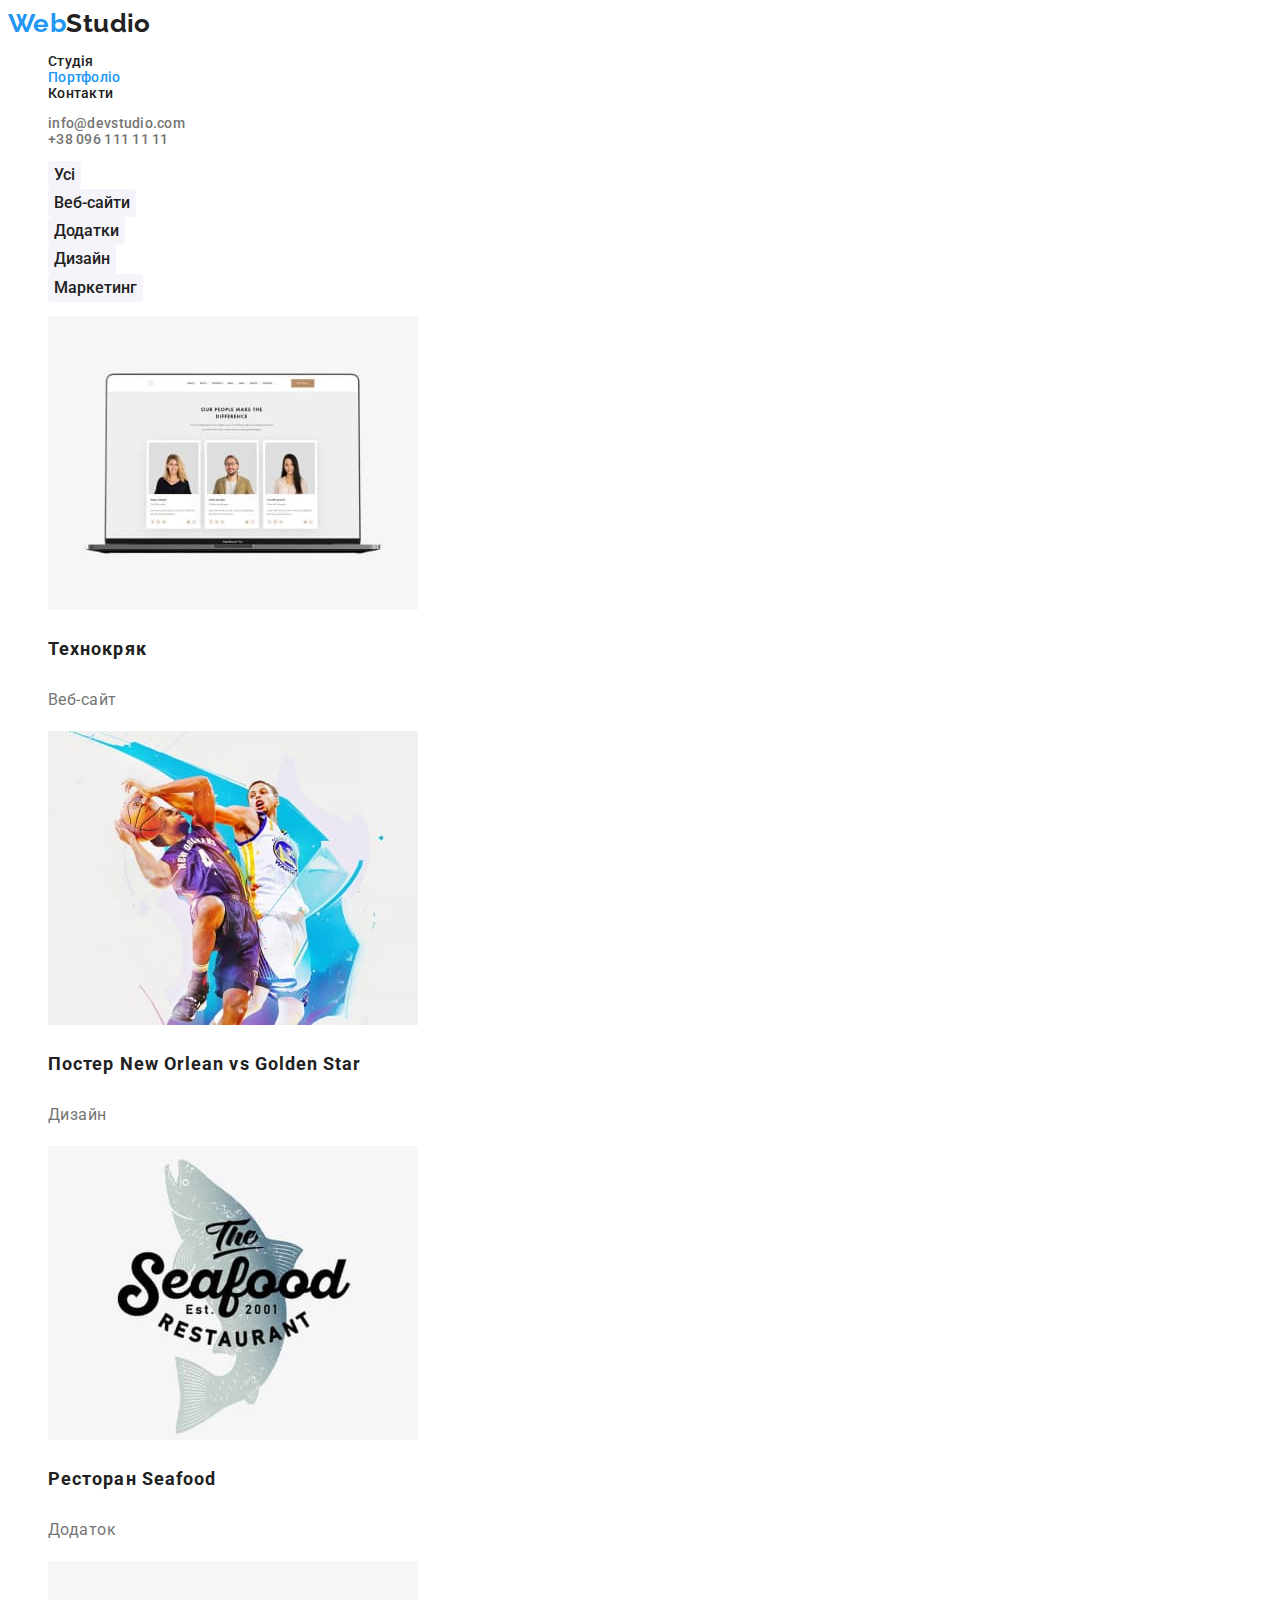
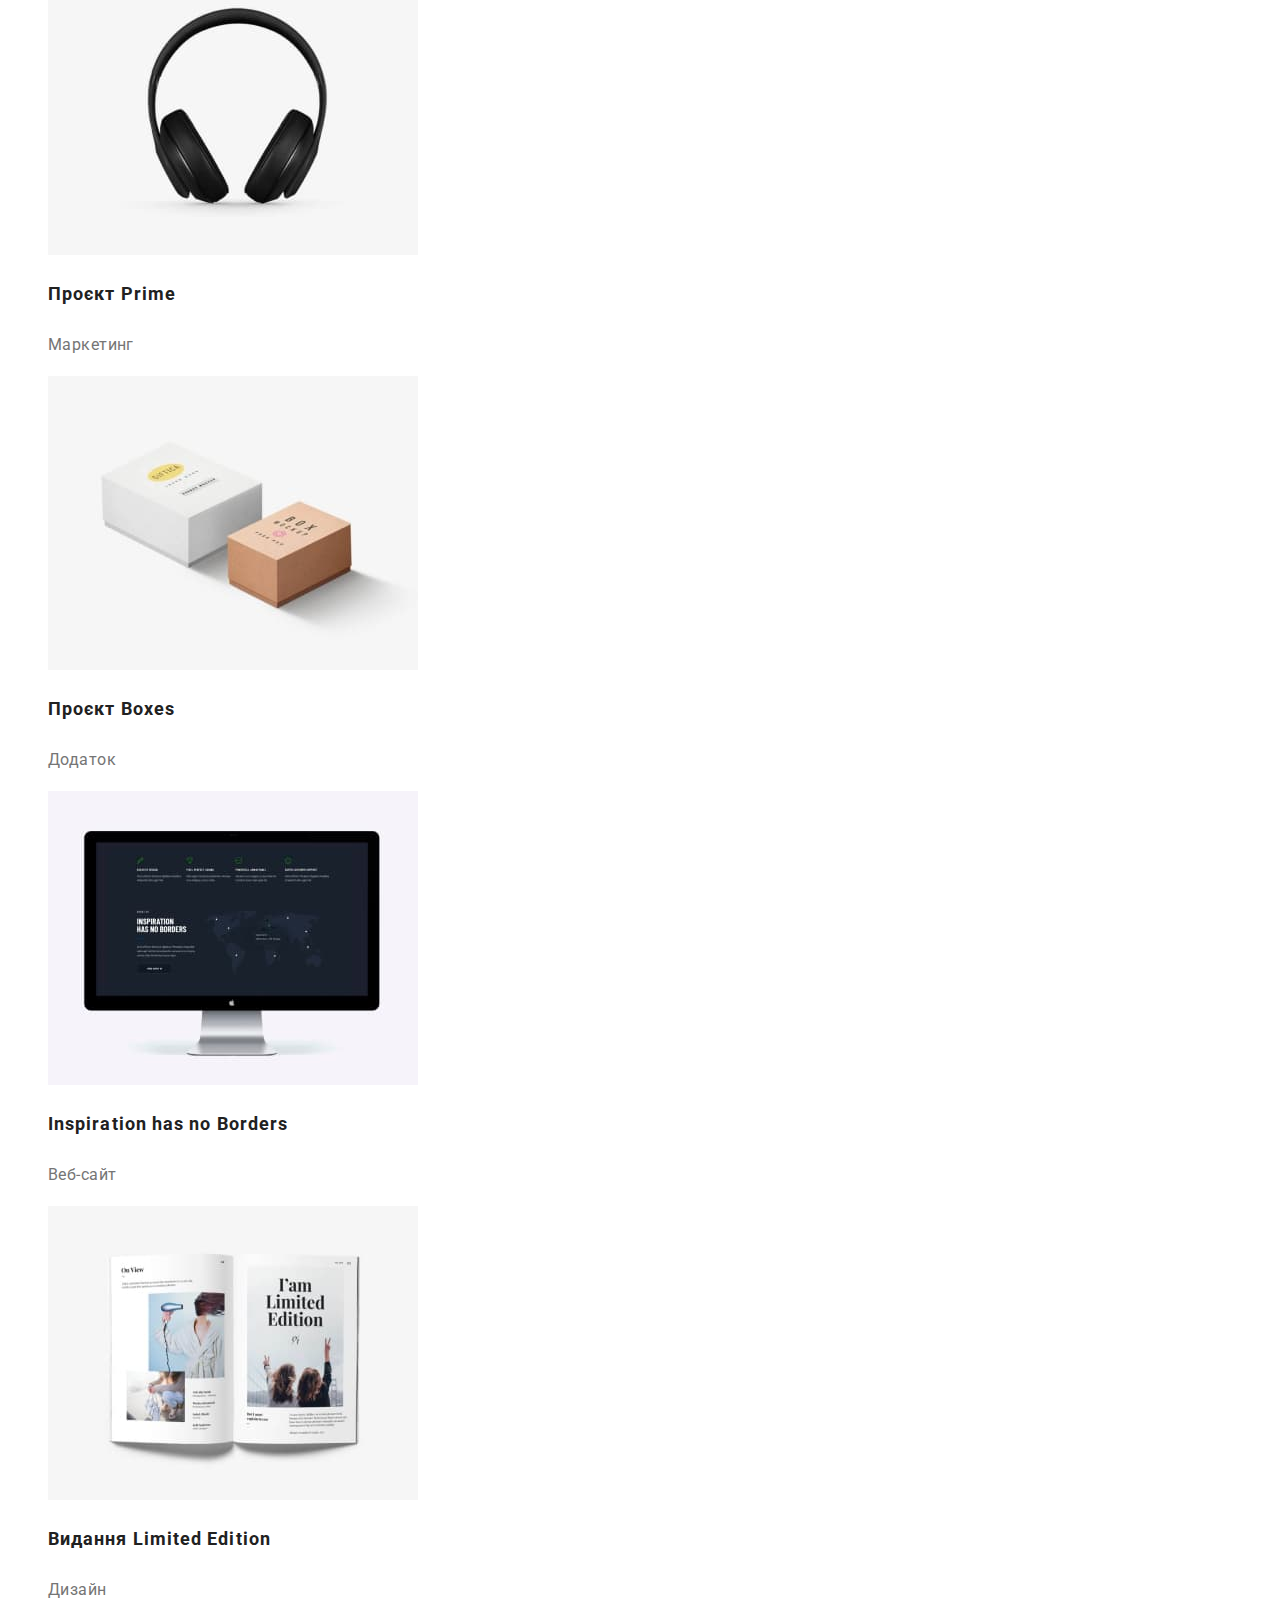
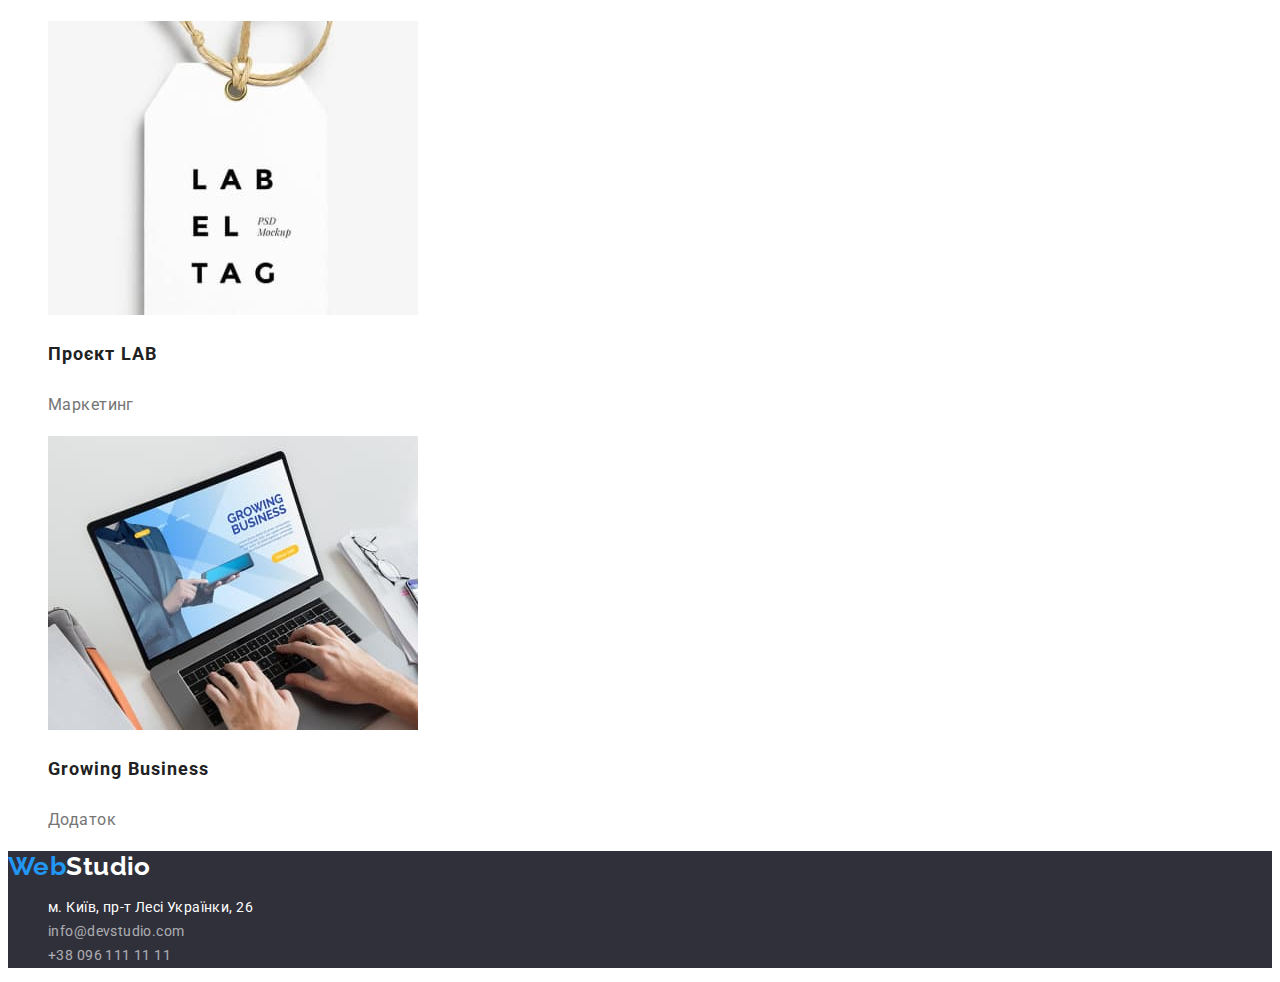
==== portfolio.html @ 75be52db "Initial commit" ====
<!DOCTYPE html>
<html lang="uk">
  <head>
    <meta charset="UTF-8" />
    <meta http-equiv="X-UA-Compatible" content="IE=edge" />
    <meta name="viewport" content="width=device-width, initial-scale=1.0" />
    <link rel="preconnect" href="https://fonts.googleapis.com" />
    <link rel="preconnect" href="https://fonts.gstatic.com" crossorigin />
    <link
      href="https://fonts.googleapis.com/css2?family=Raleway:wght@700&family=Roboto:wght@400;500;700;900&display=swap"
      rel="stylesheet"
    />
    <link rel="stylesheet" href="./css/styles.css" />
    <title>Портфоліо</title>
  </head>
  <body>
    <header>
      <!-- main naigation site elements -->
      <a href="./index.html" class="text-logo"><span class="text-color">Web</span>Studio</a>
      <nav class="nav">
        <ul class="list">
          <li><a href="./index.html">Студія</a></li>
          <li class="current"><a href="./portfolio.html">Портфоліо</a></li>
          <li><a href="#">Контакти</a></li>
        </ul>
      </nav>
      <!-- contact elements -->
      <ul class="contacts">
        <li><a href="mailto:info@devstudio.com">info@devstudio.com</a></li>
        <li><a href="tel:+380961111111">+38 096 111 11 11</a></li>
      </ul>
    </header>
    <main>
      <!-- Buttons section -->
      <section class="section-buttons">
        <h1 class="buttons-header">Portfolio page</h1>
        <h2 class="buttons-header">Buttons</h2>
        <ul class="list">
          <li><button type="button" class="btn">Усі</button></li>
          <li><button type="button" class="btn">Веб-сайти</button></li>
          <li><button type="button" class="btn">Додатки</button></li>
          <li><button type="button" class="btn">Дизайн</button></li>
          <li><button type="button" class="btn">Маркетинг</button></li>
        </ul>
      </section>
      <!-- Portfolio section -->
      <section class="portfolio">
        <h2 class="portfolio-header">Portfolio</h2>
        <ul class="list">
          <li>
            <a href="#">
              <img
                src="./images/porfolio-images/techno.jpg"
                alt="екран ноутбуку вебсайтом проекту"
                width="370"
                height="294"
              />
              <h3 class="portfolio-header-list">Технокряк</h3>
            </a>
            <p class="portfolio-paragraph-list">Веб-сайт</p>
          </li>
          <li>
            <a href="#">
              <img
                src="./images/porfolio-images/poster-new-orlean.jpg"
                alt="два чоловіка грають в баскетбол"
                width="370"
                height="294"
              />
              <h3 class="portfolio-header-list">Постер New Orlean vs Golden Star</h3>
            </a>
            <p class="portfolio-paragraph-list">Дизайн</p>
          </li>
          <li>
            <a href="#">
              <img
                src="./images/porfolio-images/seafood.jpg"
                alt="лого ресторану SeaFood з зображенням риби "
                width="370"
                height="294"
              />
              <h3 class="portfolio-header-list">Ресторан Seafood</h3>
            </a>
            <p class="portfolio-paragraph-list">Додаток</p>
          </li>
          <li>
            <a href="#">
              <img
                src="./images/porfolio-images/prime.jpg"
                alt="навушники"
                width="370"
                height="294"
              />
              <h3 class="portfolio-header-list">Проєкт Prime</h3>
            </a>
            <p class="portfolio-paragraph-list">Маркетинг</p>
          </li>
          <li>
            <a href="#">
              <img
                src="./images/porfolio-images/boxes.jpg"
                alt="дві коробки"
                width="370"
                height="294"
              />
              <h3 class="portfolio-header-list">Проєкт Boxes</h3>
            </a>
            <p class="portfolio-paragraph-list">Додаток</p>
          </li>
          <li>
            <a href="#">
              <img
                src="./images/porfolio-images/ispiration.jpg"
                alt="моноблок з картинкою на екрані"
                width="370"
                height="294"
              />
              <h3 class="portfolio-header-list">Inspiration has no Borders</h3>
            </a>
            <p class="portfolio-paragraph-list">Веб-сайт</p>
          </li>
          <li>
            <a href="#">
              <img
                src="./images/porfolio-images/limited.jpg"
                alt="розкрита книга з надписом"
                width="370"
                height="294"
              />
              <h3 class="portfolio-header-list">Видання Limited Edition</h3>
            </a>
            <p class="portfolio-paragraph-list">Дизайн</p>
          </li>
          <li>
            <a href="#">
              <img
                src="./images/porfolio-images/lab.jpg"
                alt="лого компанії у виді ярлика"
                width="370"
                height="294"
              />
              <h3 class="portfolio-header-list">Проєкт LAB</h3>
            </a>
            <p class="portfolio-paragraph-list">Маркетинг</p>
          </li>
          <li>
            <a href="#">
              <img
                src="./images/porfolio-images/growing.jpg"
                alt="людіна набірае текст на ноутбуці"
                width="370"
                height="294"
              />
              <h3 class="portfolio-header-list">Growing Business</h3>
            </a>
            <p class="portfolio-paragraph-list">Додаток</p>
          </li>
        </ul>
      </section>
    </main>
    <footer class="footer">
      <a href="./index.html" class="text-logo-footer"
        ><span class="text-color-footer-">Web</span>Studio</a
      >
      <address class="footer-address">
        <ul class="list">
          <li>
            <a href="https://goo.gl/maps/LAU7HV8mEmGvzy9C7" target="_blank"
              >м. Київ, пр-т Лесі Українки, 26</a
            >
          </li>
          <li><a href="mailto:info@devstudio.com">info@devstudio.com</a></li>
          <li><a href="tel:+380961111111">+38 096 111 11 11</a></li>
        </ul>
      </address>
    </footer>
  </body>
</html>
---- css/styles.css ----
:root {
  --main-color: #ffffff;
  --main-text-color: #212121;
  --main-text-logo-color: #2196f3;
  --header-text-logo-color: #212121;
  --nav-text-logo-color: #212121;
  --text-focus-color: #2196f3;
  --buttons-color: #2196f3;
  --contacts-text-color: #757575;
  --hero-background-color: #2f303a;
  --advantages-text-color: #757575;
  --list-members-text-color: #757575;
  --portfolio-text-color: #757575;
  --team-background-color: #f5f4fa;
  --footer-background-color: #2f303a;
  --footer-text-logo-color: #ffffff;
  --portfolio-buttons-color: #212121;
  --portfolio-buttons-background-color: #f5f4fa;
  --portfolio-text-color: #757575;
  --portfolio-h-text-color: #212121;
  --font-size-medium: 500;
  --font-size-bold: 700;
  --font-size-black: 900;
  --button-border-radius: 4px;
}
body {
  font-family: 'Roboto', sans-serif;
  color: var(--main-text-color);
  background-color: var(--main-color);
  font-size: 14px;
  letter-spacing: 0.03em;
}
.buttons-header,
.portfolio-header {
  display: none;
}
/* no dots on li */
.contacts,
.list {
  list-style: none;
}
.btn {
  cursor: pointer;
}
/* header styles */
/* text logo style */
.text-logo {
  font-family: 'Raleway', sans-serif;
  color: var(--header-text-logo-color);
  font-size: 26px;
  font-weight: var(--font-size-bold);
  text-decoration: none;
  line-height: 1.2em;
}
.text-color {
  color: var(--main-text-logo-color);
}
/* navigation and contact styles */
.nav a {
  color: var(--nav-text-logo-color);
  font-weight: var(--font-size-medium);
  text-decoration: none;
  line-height: 1.142em;
  letter-spacing: 0.02em;
}
.contacts a {
  color: var(--contacts-text-color);
  font-weight: var(--font-size-medium);
  text-decoration: none;
  line-height: 1.142em;
  letter-spacing: 0.02em;
}
.contacts a:focus,
.contacts a:hover,
.nav a:focus,
.nav a:hover {
  color: var(--text-focus-color);
}
.current a {
  color: var(--text-focus-color);
}
/* hero section */
.hero {
  color: var(--main-color);
  background-color: var(--hero-background-color);
}
.hero-header {
  font-size: 44px;
  font-weight: var(--font-size-black);
  text-align: center;
  letter-spacing: 0.06em;
  line-height: 1.363em;
  display: block;
  text-transform: uppercase;
}
.hero .btn {
  font-family: inherit;
  font-size: 16px;
  font-weight: var(--font-size-bold);
  color: var(--main-color);
  background-color: var(--buttons-color);
  text-align: center;
  letter-spacing: 0.06em;
  border-style: none;
  border-radius: var(--button-border-radius);
  line-height: 1.87em;
}

/* advantages section */
.advantages-header {
  display: none;
}
.advantages-header-list {
  font-weight: var(--font-size-bold);
  /* letter-spacing: 0.03em; */
  font-size: 14px;
  line-height: 1.14em;
}
.advantages-paragraph {
  font-weight: var(--font-size-regular);
  color: var(--advantages-text-color);
  line-height: 1.7em;
  /* letter-spacing: 0.03em; */
}
/* examples section */
.examples-header {
  font-size: 36px;
  font-weight: var(--font-size-bold);
  text-align: center;
  /* letter-spacing: 0.03em; */
  line-height: 1.16em;
}
/* team members section */
.team {
  background-color: var(--team-background-color);
}
.team-list {
  background-color: var(--main-color);
}
.team-header {
  font-size: 36px;
  font-weight: var(--font-size-bold);
  text-align: center;
  /* letter-spacing: 0.03em; */
  line-height: 1.16em;
}
.team-list-header {
  font-weight: 500;
  font-size: 16px;
  font-weight: var(--font-size-medium);
  /* letter-spacing: 0.03em; */
  line-height: 1.19em;
}
.team-list-paragraph {
  font-size: 16px;
  font-weight: var(--font-size-regular);
  color: var(--list-members-text-color);
  /* letter-spacing: 0.03em; */
  line-height: 1.19em;
}
/* footer section */
.text-logo-footer {
  font-family: 'Raleway', sans-serif;
  color: var(--footer-text-logo-color);
  font-size: 26px;
  font-weight: var(--font-size-bold);
  text-decoration: none;
  line-height: 1.19em;
}
.text-color-footer- {
  color: var(--main-text-logo-color);
}
.footer {
  background-color: var(--footer-background-color);
}
.footer-address a {
  font-style: normal;
  font-weight: var(--font-size-regular);
  line-height: 1.7em;
  /* letter-spacing: 0.03em; */
  color: var(--main-color);
  text-decoration: none;
}
.footer-address a[href^='mailto'],
.footer-address a[href^='tel'] {
  opacity: 60%;
}

/* Portfolio page */
/* Section Buttons */

.section-buttons .btn {
  font-family: inherit;
  font-size: 16px;
  font-weight: 500;
  color: var(--portfolio-buttons-color);
  background-color: var(--portfolio-buttons-background-color);
  text-align: center;
  /* letter-spacing: 0.03em; */
  line-height: 1.63em;
  border-style: none;
  border-radius: var(--button-border-radius);
}
.section-buttons .btn:hover,
.section-buttons .btn:focus {
  font-family: inherit;
  font-size: 16px;
  font-weight: 500;
  color: var(--main-color);
  background-color: var(--text-focus-color);
  text-align: center;
  /* letter-spacing: 0.03em; */
  line-height: 1.63em;
  display: block;
  border-style: none;
  border-radius: var(--button-border-radius);
}
/* portfolio section */

.portfolio-header-list {
  font-size: 18px;
  font-weight: 700;
  color: var(--portfolio-h-text-color);
  letter-spacing: 0.06em;
  line-height: 2em;
}
.portfolio-paragraph-list {
  color: var(--portfolio-text-color);
  font-size: 16px;
  /* letter-spacing: 0.03em; */
  line-height: 1.88em;
}
.portfolio a {
  text-decoration: none;
}
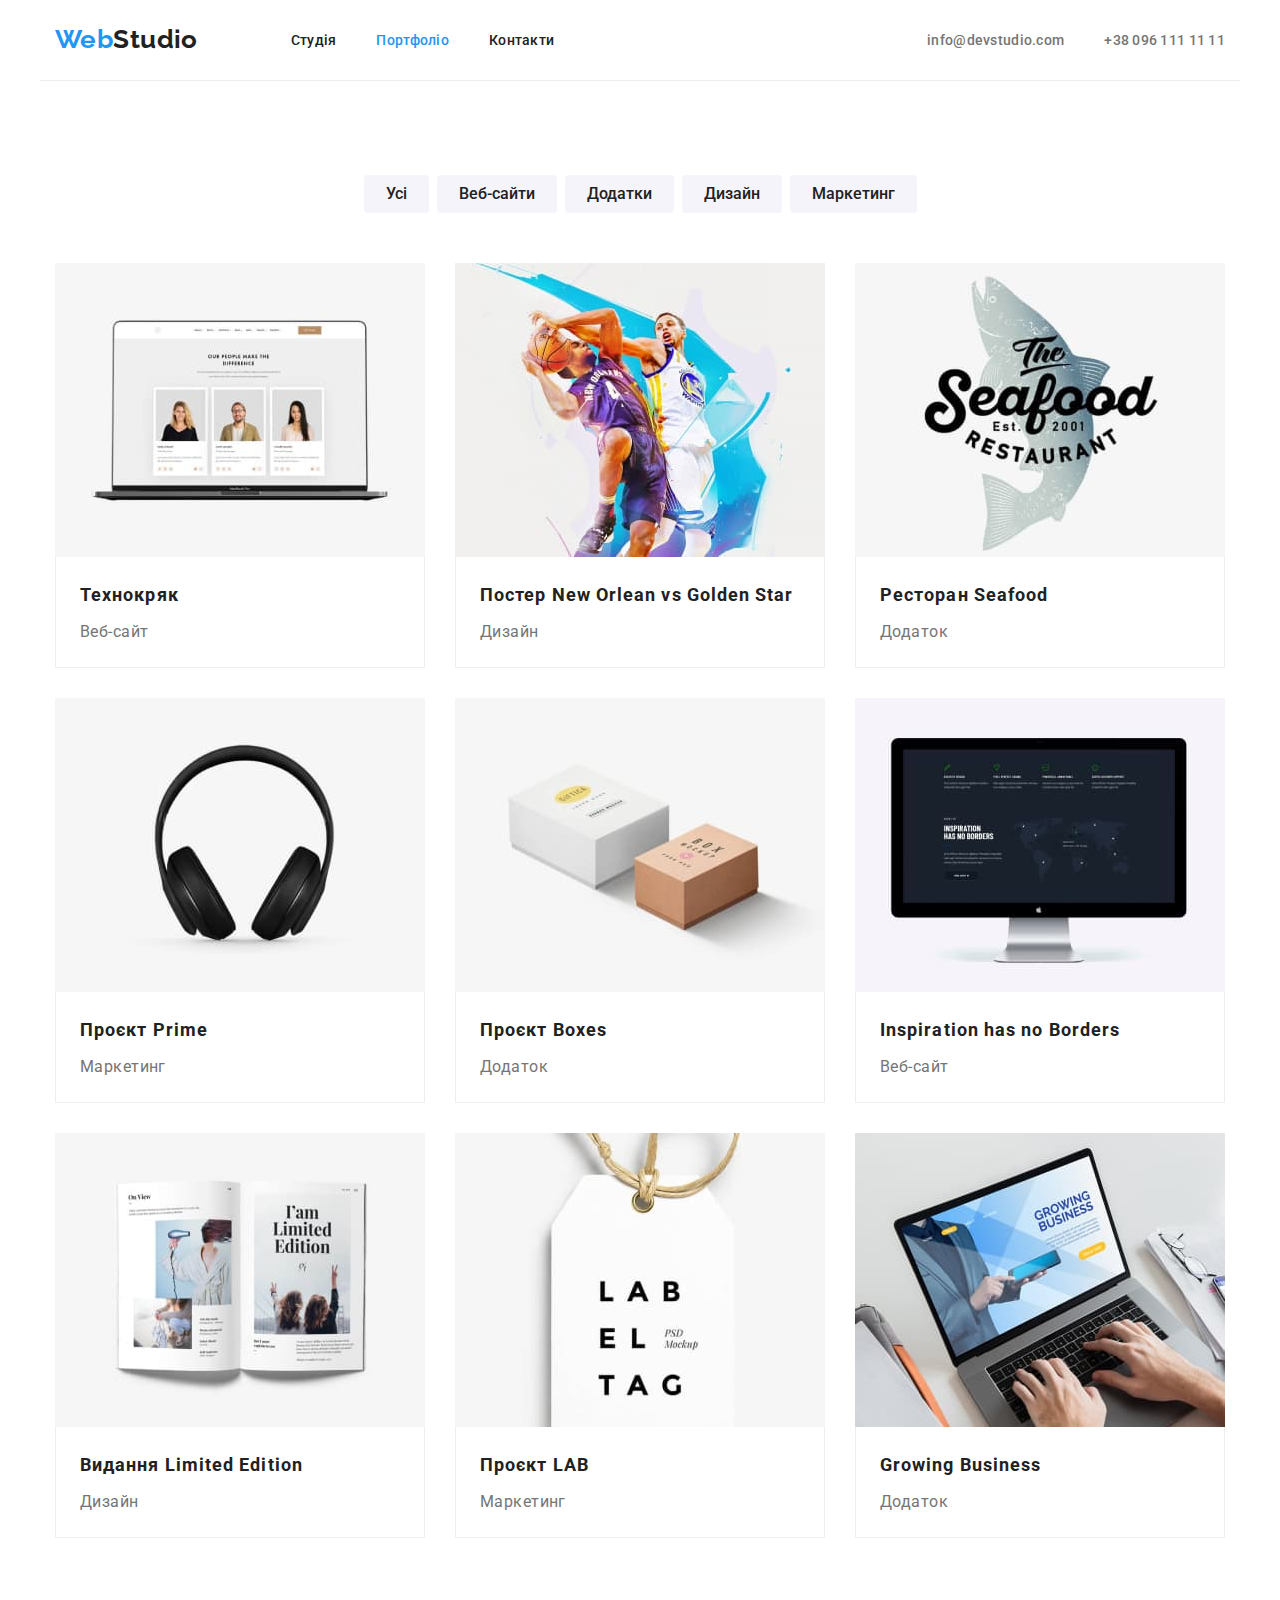
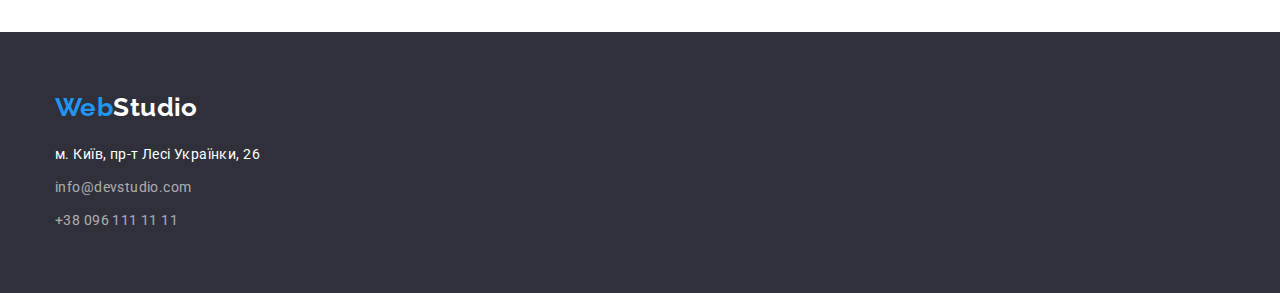
==== commit f5b4940a: "Homework #3 rel.1.0" ====
--- a/portfolio.html
+++ b/portfolio.html
@@ -10,169 +10,222 @@
       href="https://fonts.googleapis.com/css2?family=Raleway:wght@700&family=Roboto:wght@400;500;700;900&display=swap"
       rel="stylesheet"
     />
+    <link
+      href="https://fonts.googleapis.com/css2?family=Raleway:wght@700&family=Roboto:wght@400;500;700;900&display=swap"
+      rel="stylesheet"
+    />
+    <link
+      rel="stylesheet"
+      href="https://cdnjs.cloudflare.com/ajax/libs/modern-normalize/1.1.0/modern-normalize.min.css"
+    />
     <link rel="stylesheet" href="./css/styles.css" />
     <title>Портфоліо</title>
   </head>
   <body>
-    <header>
+    <header class="page-header">
       <!-- main naigation site elements -->
-      <a href="./index.html" class="text-logo"><span class="text-color">Web</span>Studio</a>
-      <nav class="nav">
-        <ul class="list">
-          <li><a href="./index.html">Студія</a></li>
-          <li class="current"><a href="./portfolio.html">Портфоліо</a></li>
-          <li><a href="#">Контакти</a></li>
+      <div class="container">
+        <a href="./index.html" class="text-logo"><span class="text-color">Web</span>Studio</a>
+
+        <nav class="nav">
+          <ul class="list">
+            <li class="item"><a href="./index.html" class="link">Студія</a></li>
+            <li class="current item"><a href="./portfolio.html" class="link">Портфоліо</a></li>
+            <li class="item"><a href="#" class="link">Контакти</a></li>
+          </ul>
+        </nav>
+        <!-- contact elements -->
+        <ul class="contacts">
+          <li class="item">
+            <a href="mailto:info@devstudio.com" class="link">info@devstudio.com</a>
+          </li>
+          <li class="item"><a href="tel:+380961111111" class="link">+38 096 111 11 11</a></li>
         </ul>
-      </nav>
-      <!-- contact elements -->
-      <ul class="contacts">
-        <li><a href="mailto:info@devstudio.com">info@devstudio.com</a></li>
-        <li><a href="tel:+380961111111">+38 096 111 11 11</a></li>
-      </ul>
+      </div>
     </header>
     <main>
       <!-- Buttons section -->
-      <section class="section-buttons">
-        <h1 class="buttons-header">Portfolio page</h1>
-        <h2 class="buttons-header">Buttons</h2>
-        <ul class="list">
-          <li><button type="button" class="btn">Усі</button></li>
-          <li><button type="button" class="btn">Веб-сайти</button></li>
-          <li><button type="button" class="btn">Додатки</button></li>
-          <li><button type="button" class="btn">Дизайн</button></li>
-          <li><button type="button" class="btn">Маркетинг</button></li>
-        </ul>
-      </section>
-      <!-- Portfolio section -->
-      <section class="portfolio">
-        <h2 class="portfolio-header">Portfolio</h2>
-        <ul class="list">
-          <li>
-            <a href="#">
-              <img
-                src="./images/porfolio-images/techno.jpg"
-                alt="екран ноутбуку вебсайтом проекту"
-                width="370"
-                height="294"
-              />
-              <h3 class="portfolio-header-list">Технокряк</h3>
-            </a>
-            <p class="portfolio-paragraph-list">Веб-сайт</p>
-          </li>
-          <li>
-            <a href="#">
-              <img
-                src="./images/porfolio-images/poster-new-orlean.jpg"
-                alt="два чоловіка грають в баскетбол"
-                width="370"
-                height="294"
-              />
-              <h3 class="portfolio-header-list">Постер New Orlean vs Golden Star</h3>
-            </a>
-            <p class="portfolio-paragraph-list">Дизайн</p>
-          </li>
-          <li>
-            <a href="#">
-              <img
-                src="./images/porfolio-images/seafood.jpg"
-                alt="лого ресторану SeaFood з зображенням риби "
-                width="370"
-                height="294"
-              />
-              <h3 class="portfolio-header-list">Ресторан Seafood</h3>
-            </a>
-            <p class="portfolio-paragraph-list">Додаток</p>
-          </li>
-          <li>
-            <a href="#">
-              <img
-                src="./images/porfolio-images/prime.jpg"
-                alt="навушники"
-                width="370"
-                height="294"
-              />
-              <h3 class="portfolio-header-list">Проєкт Prime</h3>
-            </a>
-            <p class="portfolio-paragraph-list">Маркетинг</p>
-          </li>
-          <li>
-            <a href="#">
-              <img
-                src="./images/porfolio-images/boxes.jpg"
-                alt="дві коробки"
-                width="370"
-                height="294"
-              />
-              <h3 class="portfolio-header-list">Проєкт Boxes</h3>
-            </a>
-            <p class="portfolio-paragraph-list">Додаток</p>
-          </li>
-          <li>
-            <a href="#">
-              <img
-                src="./images/porfolio-images/ispiration.jpg"
-                alt="моноблок з картинкою на екрані"
-                width="370"
-                height="294"
-              />
-              <h3 class="portfolio-header-list">Inspiration has no Borders</h3>
-            </a>
-            <p class="portfolio-paragraph-list">Веб-сайт</p>
-          </li>
-          <li>
-            <a href="#">
-              <img
-                src="./images/porfolio-images/limited.jpg"
-                alt="розкрита книга з надписом"
-                width="370"
-                height="294"
-              />
-              <h3 class="portfolio-header-list">Видання Limited Edition</h3>
-            </a>
-            <p class="portfolio-paragraph-list">Дизайн</p>
-          </li>
-          <li>
-            <a href="#">
-              <img
-                src="./images/porfolio-images/lab.jpg"
-                alt="лого компанії у виді ярлика"
-                width="370"
-                height="294"
-              />
-              <h3 class="portfolio-header-list">Проєкт LAB</h3>
-            </a>
-            <p class="portfolio-paragraph-list">Маркетинг</p>
-          </li>
-          <li>
-            <a href="#">
-              <img
-                src="./images/porfolio-images/growing.jpg"
-                alt="людіна набірае текст на ноутбуці"
-                width="370"
-                height="294"
-              />
-              <h3 class="portfolio-header-list">Growing Business</h3>
-            </a>
-            <p class="portfolio-paragraph-list">Додаток</p>
-          </li>
-        </ul>
-      </section>
+      <div class="container">
+        <section class="section-buttons">
+          <h1 class="buttons-header">Portfolio page</h1>
+          <h2 class="buttons-header">Buttons</h2>
+          <ul class="list">
+            <li class="item"><button type="button" class="btn">Усі</button></li>
+            <li class="item"><button type="button" class="btn">Веб-сайти</button></li>
+            <li class="item"><button type="button" class="btn">Додатки</button></li>
+            <li class="item"><button type="button" class="btn">Дизайн</button></li>
+            <li class="item"><button type="button" class="btn">Маркетинг</button></li>
+          </ul>
+        </section>
+        <!-- Portfolio section -->
+        <section class="portfolio section">
+          <h2 class="portfolio-header">Portfolio</h2>
+          <ul class="list">
+            <li class="item">
+              <a href="#">
+                <img
+                  src="./images/porfolio-images/techno.jpg"
+                  alt="екран ноутбуку вебсайтом проекту"
+                  width="370"
+                  height="294"
+                  class="portfolio-img"
+                />
+                <div class="portfolio-card">
+                  <h3 class="portfolio-header-list">Технокряк</h3>
+
+                  <p class="portfolio-paragraph-list">Веб-сайт</p>
+                </div>
+              </a>
+            </li>
+            <li class="item">
+              <a href="#">
+                <img
+                  src="./images/porfolio-images/poster-new-orlean.jpg"
+                  alt="два чоловіка грають в баскетбол"
+                  width="370"
+                  height="294"
+                  class="portfolio-img"
+                />
+                <div class="portfolio-card">
+                  <h3 class="portfolio-header-list">Постер New Orlean vs Golden Star</h3>
+
+                  <p class="portfolio-paragraph-list">Дизайн</p>
+                </div>
+              </a>
+            </li>
+            <li class="item">
+              <a href="#">
+                <img
+                  src="./images/porfolio-images/seafood.jpg"
+                  alt="лого ресторану SeaFood з зображенням риби "
+                  width="370"
+                  height="294"
+                  class="portfolio-img"
+                />
+                <div class="portfolio-card">
+                  <h3 class="portfolio-header-list">Ресторан Seafood</h3>
+
+                  <p class="portfolio-paragraph-list">Додаток</p>
+                </div>
+              </a>
+            </li>
+            <li class="item">
+              <a href="#">
+                <img
+                  src="./images/porfolio-images/prime.jpg"
+                  alt="навушники"
+                  width="370"
+                  height="294"
+                  class="portfolio-img"
+                />
+                <div class="portfolio-card">
+                  <h3 class="portfolio-header-list">Проєкт Prime</h3>
+
+                  <p class="portfolio-paragraph-list">Маркетинг</p>
+                </div>
+              </a>
+            </li>
+            <li class="item">
+              <a href="#">
+                <img
+                  src="./images/porfolio-images/boxes.jpg"
+                  alt="дві коробки"
+                  width="370"
+                  height="294"
+                  class="portfolio-img"
+                />
+                <div class="portfolio-card">
+                  <h3 class="portfolio-header-list">Проєкт Boxes</h3>
+
+                  <p class="portfolio-paragraph-list">Додаток</p>
+                </div>
+              </a>
+            </li>
+            <li class="item">
+              <a href="#">
+                <img
+                  src="./images/porfolio-images/ispiration.jpg"
+                  alt="моноблок з картинкою на екрані"
+                  width="370"
+                  height="294"
+                  class="portfolio-img"
+                />
+                <div class="portfolio-card">
+                  <h3 class="portfolio-header-list">Inspiration has no Borders</h3>
+
+                  <p class="portfolio-paragraph-list">Веб-сайт</p>
+                </div>
+              </a>
+            </li>
+            <li class="item">
+              <a href="#">
+                <img
+                  src="./images/porfolio-images/limited.jpg"
+                  alt="розкрита книга з надписом"
+                  width="370"
+                  height="294"
+                  class="portfolio-img"
+                />
+                <div class="portfolio-card">
+                  <h3 class="portfolio-header-list">Видання Limited Edition</h3>
+                  <p class="portfolio-paragraph-list">Дизайн</p>
+                </div>
+              </a>
+            </li>
+            <li class="item">
+              <a href="#">
+                <img
+                  src="./images/porfolio-images/lab.jpg"
+                  alt="лого компанії у виді ярлика"
+                  width="370"
+                  height="294"
+                  class="portfolio-img"
+                />
+                <div class="portfolio-card">
+                  <h3 class="portfolio-header-list">Проєкт LAB</h3>
+
+                  <p class="portfolio-paragraph-list">Маркетинг</p>
+                </div>
+              </a>
+            </li>
+            <li class="item">
+              <a href="#">
+                <img
+                  src="./images/porfolio-images/growing.jpg"
+                  alt="людіна набірае текст на ноутбуці"
+                  width="370"
+                  height="294"
+                  class="portfolio-img"
+                />
+
+                <div class="portfolio-card">
+                  <h3 class="portfolio-header-list">Growing Business</h3>
+
+                  <p class="portfolio-paragraph-list">Додаток</p>
+                </div>
+              </a>
+            </li>
+          </ul>
+        </section>
+      </div>
     </main>
     <footer class="footer">
-      <a href="./index.html" class="text-logo-footer"
-        ><span class="text-color-footer-">Web</span>Studio</a
-      >
-      <address class="footer-address">
-        <ul class="list">
-          <li>
-            <a href="https://goo.gl/maps/LAU7HV8mEmGvzy9C7" target="_blank"
-              >м. Київ, пр-т Лесі Українки, 26</a
-            >
-          </li>
-          <li><a href="mailto:info@devstudio.com">info@devstudio.com</a></li>
-          <li><a href="tel:+380961111111">+38 096 111 11 11</a></li>
-        </ul>
-      </address>
+      <div class="container">
+        <a href="./index.html" class="text-logo-footer"
+          ><span class="text-color-footer-">Web</span>Studio</a
+        >
+        <address class="footer-address">
+          <ul class="list">
+            <li class="item">
+              <a href="https://goo.gl/maps/LAU7HV8mEmGvzy9C7" target="_blank"
+                >м. Київ, пр-т Лесі Українки, 26</a
+              >
+            </li>
+            <li class="item"><a href="mailto:info@devstudio.com">info@devstudio.com</a></li>
+            <li class="item"><a href="tel:+380961111111">+38 096 111 11 11</a></li>
+          </ul>
+        </address>
+      </div>
     </footer>
   </body>
 </html>
--- a/css/styles.css
+++ b/css/styles.css
@@ -23,30 +23,71 @@
   --font-size-black: 900;
   --button-border-radius: 4px;
 }
+html {
+  box-sizing: border-box;
+}
+*,
+*::before,
+*::after {
+  box-sizing: inherit;
+}
 body {
-  font-family: 'Roboto', sans-serif;
   color: var(--main-text-color);
   background-color: var(--main-color);
+
+  font-family: 'Roboto', sans-serif;
   font-size: 14px;
   letter-spacing: 0.03em;
+}
+h1,
+h2,
+h3,
+p,
+ul,
+a {
+  margin: 0;
+  padding: 0;
+}
+.container {
+  margin-left: auto;
+  margin-right: auto;
+  width: 1200px;
+  padding-left: 15px;
+  padding-right: 15px;
+
+  padding-top: 94px;
+  padding-bottom: 94px;
+
+  /* outline: 2px solid red; */
+}
+.page-header .container {
+  padding-top: 0;
+  padding-bottom: 0;
+  border-bottom: #ececec 1px solid;
 }
 .buttons-header,
 .portfolio-header {
   display: none;
 }
-/* no dots on li */
+/* no dots on li, margin 0, padding 0 */
 .contacts,
 .list {
   list-style: none;
+  margin: 0;
+  padding: 0;
 }
 .btn {
   cursor: pointer;
+  padding: inherit;
 }
 /* header styles */
 /* text logo style */
 .text-logo {
+  margin-right: 93px;
+
+  color: var(--header-text-logo-color);
+
   font-family: 'Raleway', sans-serif;
-  color: var(--header-text-logo-color);
   font-size: 26px;
   font-weight: var(--font-size-bold);
   text-decoration: none;
@@ -56,27 +97,53 @@
   color: var(--main-text-logo-color);
 }
 /* navigation and contact styles */
-.nav a {
+.page-header .container {
+  display: flex;
+  align-items: center;
+}
+.nav .list {
+  display: flex;
+}
+
+.nav .item {
+  padding-top: 32px;
+  padding-bottom: 32px;
+}
+.nav .item:not(:last-child),
+.contacts .item:not(:last-child) {
+  margin-right: 40px;
+}
+
+.nav .link {
   color: var(--nav-text-logo-color);
+
   font-weight: var(--font-size-medium);
   text-decoration: none;
   line-height: 1.142em;
   letter-spacing: 0.02em;
 }
-.contacts a {
+.contacts {
+  display: flex;
+  margin-left: auto;
+}
+.contacts .link {
+  /* padding-top: 32px;
+  padding-bottom: 32px; */
+
   color: var(--contacts-text-color);
+
   font-weight: var(--font-size-medium);
   text-decoration: none;
   line-height: 1.142em;
   letter-spacing: 0.02em;
 }
-.contacts a:focus,
-.contacts a:hover,
-.nav a:focus,
-.nav a:hover {
+.contacts .link:focus,
+.contacts .link:hover,
+.nav .link:focus,
+.nav .link:hover {
   color: var(--text-focus-color);
 }
-.current a {
+.current .link {
   color: var(--text-focus-color);
 }
 /* hero section */
@@ -85,24 +152,44 @@
   background-color: var(--hero-background-color);
 }
 .hero-header {
+  display: block;
+  margin-top: inherit;
+  margin-bottom: 30px;
+
   font-size: 44px;
   font-weight: var(--font-size-black);
   text-align: center;
   letter-spacing: 0.06em;
   line-height: 1.363em;
-  display: block;
   text-transform: uppercase;
 }
+.hero .item-header {
+  display: flex;
+  justify-content: center;
+  margin-left: auto;
+  margin-right: auto;
+  width: 696px;
+}
+.hero .item-button {
+  display: flex;
+  justify-content: center;
+}
 .hero .btn {
-  font-family: inherit;
-  font-size: 16px;
-  font-weight: var(--font-size-bold);
+  border-style: none;
+  border-radius: var(--button-border-radius);
+  padding-top: 10px;
+  padding-bottom: 10px;
+  padding-left: 32px;
+  padding-right: 32px;
+
   color: var(--main-color);
   background-color: var(--buttons-color);
+
+  font-family: inherit;
+  font-size: 16px;
+  font-weight: var(--font-size-bold);
   text-align: center;
   letter-spacing: 0.06em;
-  border-style: none;
-  border-radius: var(--button-border-radius);
   line-height: 1.87em;
 }
 
@@ -110,58 +197,116 @@
 .advantages-header {
   display: none;
 }
+.advantages .container {
+  padding-bottom: 0;
+}
+.advantages .list {
+  margin: inherit;
+  display: flex;
+  justify-content: space-between;
+}
+.advantages .item {
+  width: 270px;
+  height: auto;
+}
 .advantages-header-list {
-  font-weight: var(--font-size-bold);
-  /* letter-spacing: 0.03em; */
+  margin-top: 0;
+  margin-bottom: 10px;
+
+  font-weight: var(--font-size-bold);
   font-size: 14px;
   line-height: 1.14em;
 }
 .advantages-paragraph {
+  margin: 0;
+
+  color: var(--advantages-text-color);
+
   font-weight: var(--font-size-regular);
-  color: var(--advantages-text-color);
   line-height: 1.7em;
-  /* letter-spacing: 0.03em; */
 }
 /* examples section */
+.examples.section {
+  padding-top: 0;
+}
 .examples-header {
+  margin-top: 0;
+  margin-bottom: 50px;
+
   font-size: 36px;
   font-weight: var(--font-size-bold);
   text-align: center;
-  /* letter-spacing: 0.03em; */
   line-height: 1.16em;
+}
+.examples .list {
+  display: flex;
+  justify-content: space-between;
+}
+
+.examples-img {
+  display: block;
 }
 /* team members section */
 .team {
   background-color: var(--team-background-color);
 }
+.team .list {
+  display: flex;
+  justify-content: space-between;
+}
 .team-list {
   background-color: var(--main-color);
+  text-align: center;
+  /* border-radius: 4px; */
+  border-bottom-left-radius: 4px;
+  border-bottom-right-radius: 4px;
+}
+.team-member-img {
+  margin-bottom: 30px;
+  display: block;
 }
 .team-header {
+  margin-top: 0;
+  margin-bottom: 50px;
+
   font-size: 36px;
   font-weight: var(--font-size-bold);
   text-align: center;
-  /* letter-spacing: 0.03em; */
   line-height: 1.16em;
 }
 .team-list-header {
+  margin-top: 0;
+  margin-bottom: 10px;
+
   font-weight: 500;
   font-size: 16px;
   font-weight: var(--font-size-medium);
-  /* letter-spacing: 0.03em; */
   line-height: 1.19em;
 }
 .team-list-paragraph {
+  margin: 0;
+  padding-bottom: 30px;
+
+  color: var(--list-members-text-color);
+
   font-size: 16px;
   font-weight: var(--font-size-regular);
-  color: var(--list-members-text-color);
-  /* letter-spacing: 0.03em; */
   line-height: 1.19em;
 }
 /* footer section */
+.footer {
+  background-color: var(--footer-background-color);
+}
+.footer .container {
+  padding-top: 60px;
+  padding-bottom: 60px;
+}
 .text-logo-footer {
+  display: block;
+  margin-bottom: 20px;
+  color: var(--footer-text-logo-color);
+
   font-family: 'Raleway', sans-serif;
-  color: var(--footer-text-logo-color);
   font-size: 26px;
   font-weight: var(--font-size-bold);
   text-decoration: none;
@@ -170,15 +315,13 @@
 .text-color-footer- {
   color: var(--main-text-logo-color);
 }
-.footer {
-  background-color: var(--footer-background-color);
-}
+
 .footer-address a {
+  color: var(--main-color);
+
   font-style: normal;
   font-weight: var(--font-size-regular);
   line-height: 1.7em;
-  /* letter-spacing: 0.03em; */
-  color: var(--main-color);
   text-decoration: none;
 }
 .footer-address a[href^='mailto'],
@@ -186,45 +329,100 @@
   opacity: 60%;
 }
 
+.footer-address .item:not(:last-child) {
+  margin-top: 0;
+  margin-bottom: 9px;
+}
+
 /* Portfolio page */
+
 /* Section Buttons */
-
+.section-buttons .list {
+  display: flex;
+  justify-content: center;
+}
+/* .section-buttons .container,
+.portfolio .container {
+  padding: 0;
+} */
+.section-buttons .item:not(:last-child) {
+  margin-right: 8px;
+}
 .section-buttons .btn {
-  font-family: inherit;
-  font-size: 16px;
-  font-weight: 500;
+  border-style: none;
+  border-radius: var(--button-border-radius);
+  padding-top: 6px;
+  padding-bottom: 6px;
+  padding-left: 22px;
+  padding-right: 22px;
+  margin-bottom: 50px;
+
   color: var(--portfolio-buttons-color);
   background-color: var(--portfolio-buttons-background-color);
-  text-align: center;
-  /* letter-spacing: 0.03em; */
+
+  font-family: inherit;
+  font-size: 16px;
+  font-weight: 500;
+  text-align: center;
   line-height: 1.63em;
+}
+.section-buttons .btn:hover,
+.section-buttons .btn:focus {
+  display: block;
   border-style: none;
   border-radius: var(--button-border-radius);
-}
-.section-buttons .btn:hover,
-.section-buttons .btn:focus {
-  font-family: inherit;
-  font-size: 16px;
-  font-weight: 500;
+
   color: var(--main-color);
   background-color: var(--text-focus-color);
-  text-align: center;
-  /* letter-spacing: 0.03em; */
+
+  font-family: inherit;
+  font-size: 16px;
+  font-weight: 500;
+  text-align: center;
   line-height: 1.63em;
-  display: block;
-  border-style: none;
-  border-radius: var(--button-border-radius);
 }
 /* portfolio section */
-
+.portfolio .list {
+  display: flex;
+  flex-wrap: wrap;
+}
+
+.portfolio .item {
+  margin-right: 30px;
+  margin-bottom: 30px;
+}
+.portfolio .item:nth-child(3n) {
+  margin-right: 0;
+}
+.portfolio .item:nth-last-child(-n + 3) {
+  margin-bottom: 0;
+}
+.portfolio-img {
+  display: block;
+  /* margin-bottom: 20px; */
+}
+.portfolio-card {
+  width: calc(100%-2px);
+  border-left: #eeeeee 1px solid;
+  border-right: #eeeeee 1px solid;
+  border-bottom: #eeeeee 1px solid;
+}
 .portfolio-header-list {
+  padding-top: 20px;
+  padding-left: 24px;
+  margin-bottom: 4px;
+
+  color: var(--portfolio-h-text-color);
+
   font-size: 18px;
   font-weight: 700;
-  color: var(--portfolio-h-text-color);
   letter-spacing: 0.06em;
   line-height: 2em;
+  /* background-color: teal; */
 }
 .portfolio-paragraph-list {
+  padding-left: 24px;
+  padding-bottom: 20px;
   color: var(--portfolio-text-color);
   font-size: 16px;
   /* letter-spacing: 0.03em; */
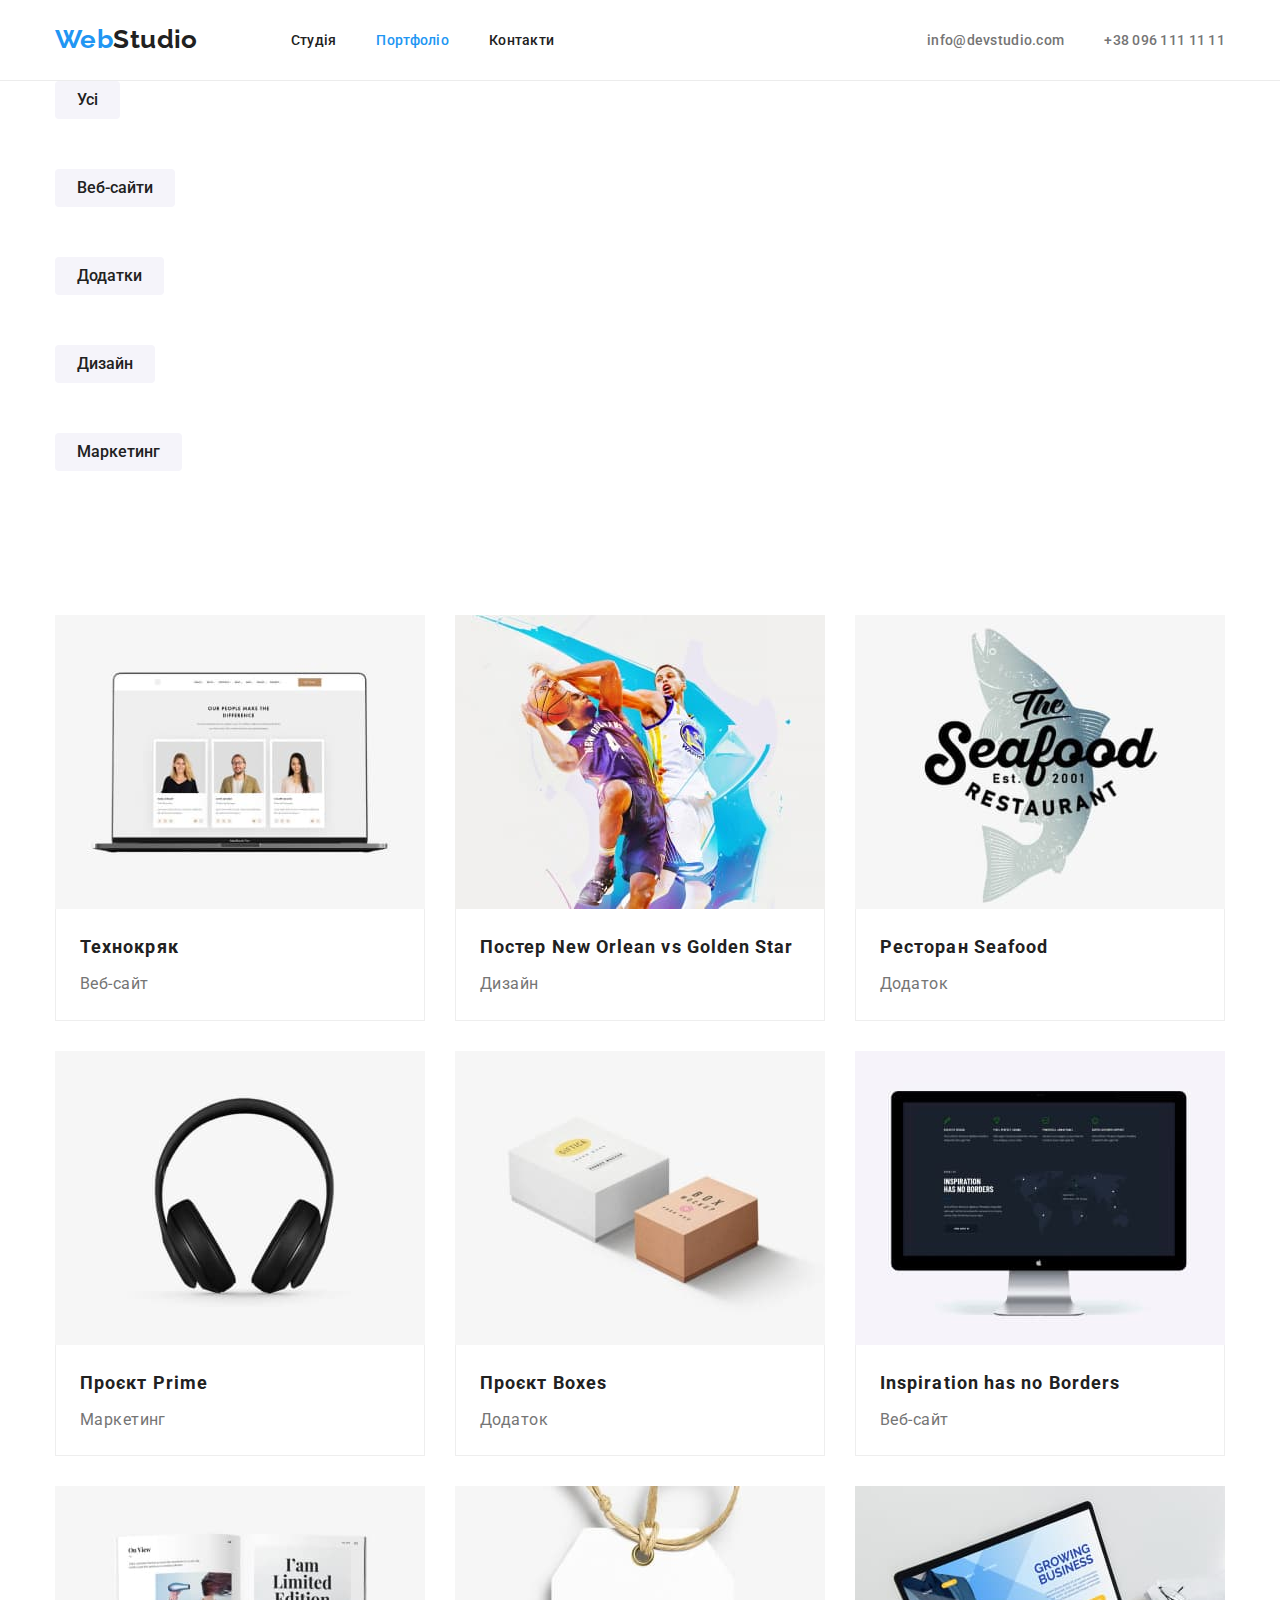
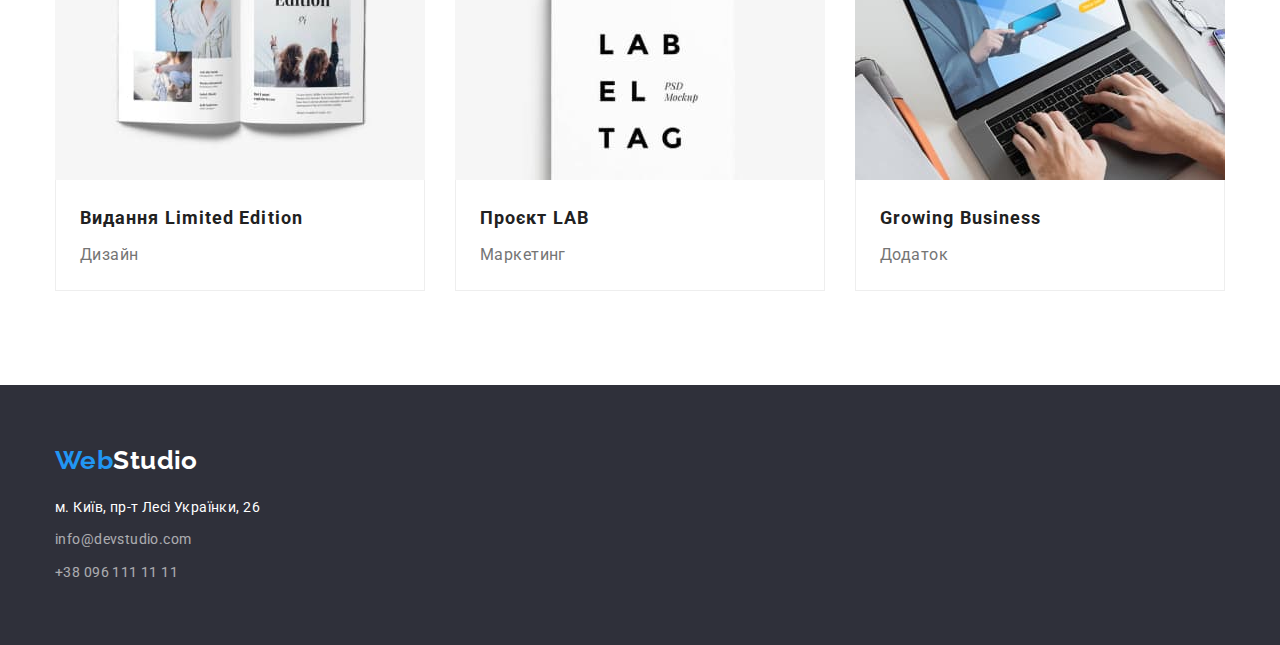
==== commit 687b4567: "pleminary changes" ====
--- a/portfolio.html
+++ b/portfolio.html
@@ -45,8 +45,9 @@
     </header>
     <main>
       <!-- Buttons section -->
-      <div class="container">
-        <section class="section-buttons">
+
+      <section class="section-buttons">
+        <div class="container">
           <h1 class="buttons-header">Portfolio page</h1>
           <h2 class="buttons-header">Buttons</h2>
           <ul class="list">
@@ -56,9 +57,11 @@
             <li class="item"><button type="button" class="btn">Дизайн</button></li>
             <li class="item"><button type="button" class="btn">Маркетинг</button></li>
           </ul>
-        </section>
-        <!-- Portfolio section -->
-        <section class="portfolio section">
+        </div>
+      </section>
+      <!-- Portfolio section -->
+      <section class="portfolio section">
+        <div class="container">
           <h2 class="portfolio-header">Portfolio</h2>
           <ul class="list">
             <li class="item">
@@ -206,8 +209,8 @@
               </a>
             </li>
           </ul>
-        </section>
-      </div>
+        </div>
+      </section>
     </main>
     <footer class="footer">
       <div class="container">
--- a/css/styles.css
+++ b/css/styles.css
@@ -55,14 +55,18 @@
   padding-left: 15px;
   padding-right: 15px;
 
+  /* padding-top: 94px;
+  padding-bottom: 94px; */
+
+  /* outline: 2px solid red; */
+}
+.section {
   padding-top: 94px;
   padding-bottom: 94px;
-
-  /* outline: 2px solid red; */
-}
-.page-header .container {
-  padding-top: 0;
-  padding-bottom: 0;
+}
+.page-header {
+  /* padding-top: 0;
+  padding-bottom: 0; */
   border-bottom: #ececec 1px solid;
 }
 .buttons-header,
@@ -91,7 +95,7 @@
   font-size: 26px;
   font-weight: var(--font-size-bold);
   text-decoration: none;
-  line-height: 1.2em;
+  line-height: 1.2;
 }
 .text-color {
   color: var(--main-text-logo-color);
@@ -119,7 +123,7 @@
 
   font-weight: var(--font-size-medium);
   text-decoration: none;
-  line-height: 1.142em;
+  line-height: 1.142;
   letter-spacing: 0.02em;
 }
 .contacts {
@@ -134,7 +138,7 @@
 
   font-weight: var(--font-size-medium);
   text-decoration: none;
-  line-height: 1.142em;
+  line-height: 1.142;
   letter-spacing: 0.02em;
 }
 .contacts .link:focus,
@@ -150,6 +154,8 @@
 .hero {
   color: var(--main-color);
   background-color: var(--hero-background-color);
+  padding-top: 200px;
+  padding-bottom: 200px;
 }
 .hero-header {
   display: block;
@@ -160,7 +166,7 @@
   font-weight: var(--font-size-black);
   text-align: center;
   letter-spacing: 0.06em;
-  line-height: 1.363em;
+  line-height: 1.363;
   text-transform: uppercase;
 }
 .hero .item-header {
@@ -190,7 +196,7 @@
   font-weight: var(--font-size-bold);
   text-align: center;
   letter-spacing: 0.06em;
-  line-height: 1.87em;
+  line-height: 1.87;
 }
 
 /* advantages section */
@@ -215,7 +221,7 @@
 
   font-weight: var(--font-size-bold);
   font-size: 14px;
-  line-height: 1.14em;
+  line-height: 1.14;
 }
 .advantages-paragraph {
   margin: 0;
@@ -223,7 +229,7 @@
   color: var(--advantages-text-color);
 
   font-weight: var(--font-size-regular);
-  line-height: 1.7em;
+  line-height: 1.7;
 }
 /* examples section */
 .examples.section {
@@ -236,7 +242,7 @@
   font-size: 36px;
   font-weight: var(--font-size-bold);
   text-align: center;
-  line-height: 1.16em;
+  line-height: 1.16;
 }
 .examples .list {
   display: flex;
@@ -261,8 +267,11 @@
   border-bottom-left-radius: 4px;
   border-bottom-right-radius: 4px;
 }
+.team-member-card {
+  padding-top: 30px;
+  padding-bottom: 30px;
+}
 .team-member-img {
-  margin-bottom: 30px;
   display: block;
 }
 .team-header {
@@ -272,7 +281,7 @@
   font-size: 36px;
   font-weight: var(--font-size-bold);
   text-align: center;
-  line-height: 1.16em;
+  line-height: 1.16;
 }
 .team-list-header {
   margin-top: 0;
@@ -281,23 +290,23 @@
   font-weight: 500;
   font-size: 16px;
   font-weight: var(--font-size-medium);
-  line-height: 1.19em;
+  line-height: 1.19;
 }
 .team-list-paragraph {
-  margin: 0;
-  padding-bottom: 30px;
+  /* margin: 0;
+  padding-bottom: 30px; */
 
   color: var(--list-members-text-color);
 
   font-size: 16px;
   font-weight: var(--font-size-regular);
-  line-height: 1.19em;
+  line-height: 1.19;
 }
 /* footer section */
 .footer {
   background-color: var(--footer-background-color);
 }
-.footer .container {
+.footer {
   padding-top: 60px;
   padding-bottom: 60px;
 }
@@ -310,7 +319,7 @@
   font-size: 26px;
   font-weight: var(--font-size-bold);
   text-decoration: none;
-  line-height: 1.19em;
+  line-height: 1.19;
 }
 .text-color-footer- {
   color: var(--main-text-logo-color);
@@ -321,7 +330,7 @@
 
   font-style: normal;
   font-weight: var(--font-size-regular);
-  line-height: 1.7em;
+  line-height: 1.7;
   text-decoration: none;
 }
 .footer-address a[href^='mailto'],
@@ -337,10 +346,13 @@
 /* Portfolio page */
 
 /* Section Buttons */
-.section-buttons .list {
+
+/* ********************************************** */
+/* .section-buttons .list {
   display: flex;
   justify-content: center;
-}
+} */
+
 /* .section-buttons .container,
 .portfolio .container {
   padding: 0;
@@ -364,7 +376,7 @@
   font-size: 16px;
   font-weight: 500;
   text-align: center;
-  line-height: 1.63em;
+  line-height: 1.63;
 }
 .section-buttons .btn:hover,
 .section-buttons .btn:focus {
@@ -379,7 +391,7 @@
   font-size: 16px;
   font-weight: 500;
   text-align: center;
-  line-height: 1.63em;
+  line-height: 1.63;
 }
 /* portfolio section */
 .portfolio .list {
@@ -417,7 +429,7 @@
   font-size: 18px;
   font-weight: 700;
   letter-spacing: 0.06em;
-  line-height: 2em;
+  line-height: 2;
   /* background-color: teal; */
 }
 .portfolio-paragraph-list {
@@ -426,7 +438,7 @@
   color: var(--portfolio-text-color);
   font-size: 16px;
   /* letter-spacing: 0.03em; */
-  line-height: 1.88em;
+  line-height: 1.88;
 }
 .portfolio a {
   text-decoration: none;
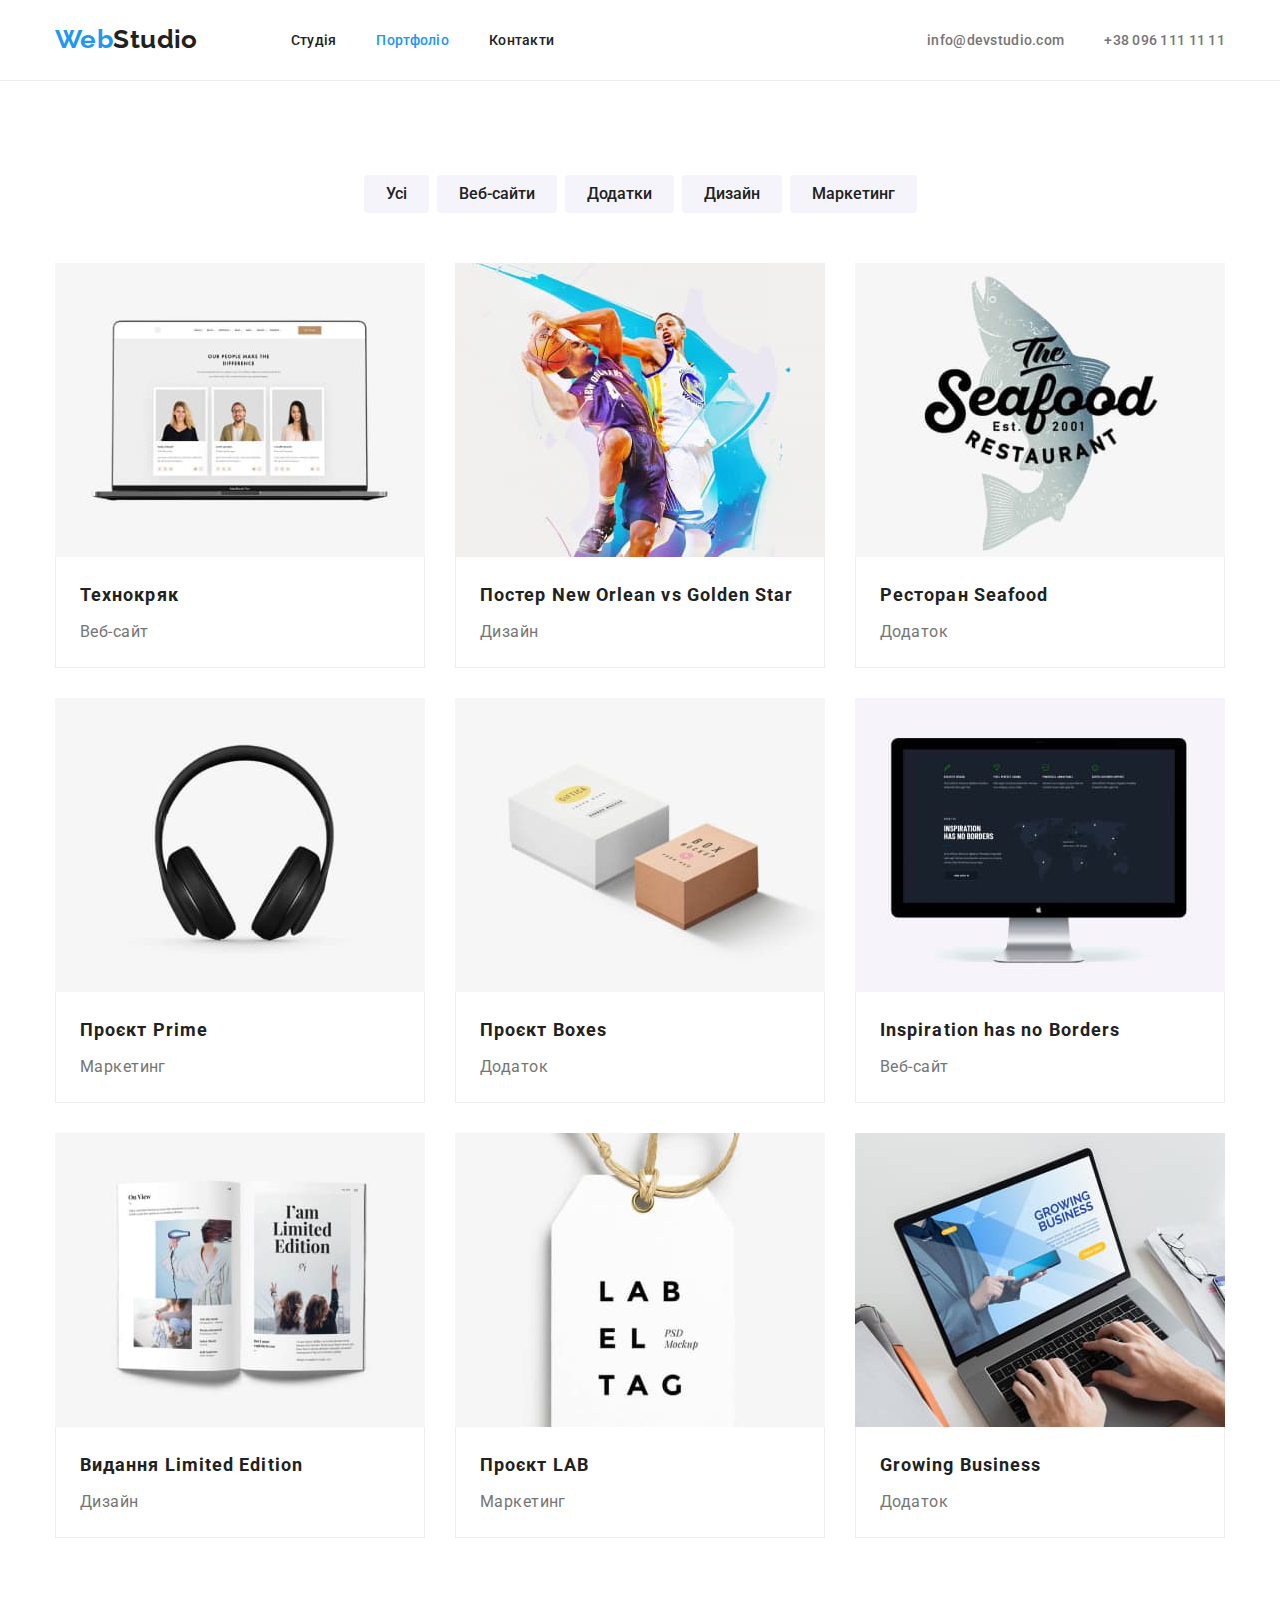
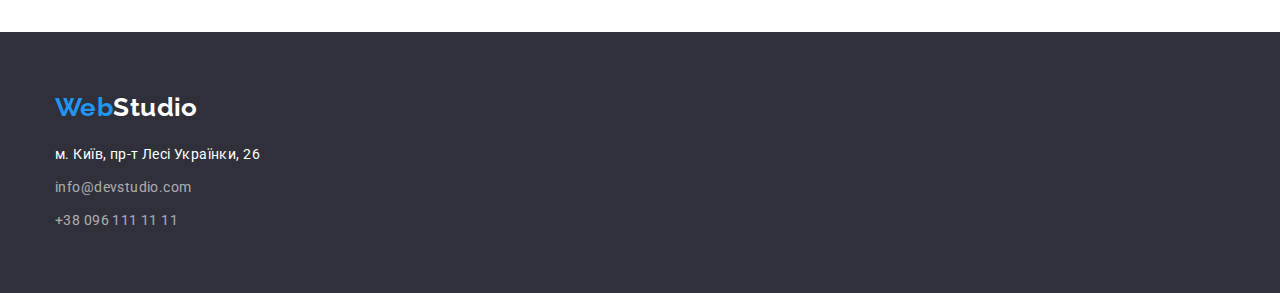
==== commit 0a2300a2: "fix errors from mentor HW-03" ====
--- a/portfolio.html
+++ b/portfolio.html
@@ -45,24 +45,17 @@
     </header>
     <main>
       <!-- Buttons section -->
-
-      <section class="section-buttons">
-        <div class="container">
-          <h1 class="buttons-header">Portfolio page</h1>
-          <h2 class="buttons-header">Buttons</h2>
-          <ul class="list">
-            <li class="item"><button type="button" class="btn">Усі</button></li>
-            <li class="item"><button type="button" class="btn">Веб-сайти</button></li>
-            <li class="item"><button type="button" class="btn">Додатки</button></li>
-            <li class="item"><button type="button" class="btn">Дизайн</button></li>
-            <li class="item"><button type="button" class="btn">Маркетинг</button></li>
-          </ul>
-        </div>
-      </section>
-      <!-- Portfolio section -->
       <section class="portfolio section">
         <div class="container">
-          <h2 class="portfolio-header">Portfolio</h2>
+          <h1 class="portfolio-header">Portfolio page</h1>
+          <ul class="list-buttons">
+            <li class="item-button"><button type="button" class="btn">Усі</button></li>
+            <li class="item-button"><button type="button" class="btn">Веб-сайти</button></li>
+            <li class="item-button"><button type="button" class="btn">Додатки</button></li>
+            <li class="item-button"><button type="button" class="btn">Дизайн</button></li>
+            <li class="item-button"><button type="button" class="btn">Маркетинг</button></li>
+          </ul>
+      <!-- Portfolio section -->
           <ul class="list">
             <li class="item">
               <a href="#">
@@ -75,9 +68,7 @@
                 />
                 <div class="portfolio-card">
                   <h3 class="portfolio-header-list">Технокряк</h3>
-
                   <p class="portfolio-paragraph-list">Веб-сайт</p>
-                </div>
               </a>
             </li>
             <li class="item">
@@ -91,7 +82,6 @@
                 />
                 <div class="portfolio-card">
                   <h3 class="portfolio-header-list">Постер New Orlean vs Golden Star</h3>
-
                   <p class="portfolio-paragraph-list">Дизайн</p>
                 </div>
               </a>
@@ -107,7 +97,6 @@
                 />
                 <div class="portfolio-card">
                   <h3 class="portfolio-header-list">Ресторан Seafood</h3>
-
                   <p class="portfolio-paragraph-list">Додаток</p>
                 </div>
               </a>
@@ -123,7 +112,6 @@
                 />
                 <div class="portfolio-card">
                   <h3 class="portfolio-header-list">Проєкт Prime</h3>
-
                   <p class="portfolio-paragraph-list">Маркетинг</p>
                 </div>
               </a>
@@ -139,7 +127,6 @@
                 />
                 <div class="portfolio-card">
                   <h3 class="portfolio-header-list">Проєкт Boxes</h3>
-
                   <p class="portfolio-paragraph-list">Додаток</p>
                 </div>
               </a>
@@ -155,7 +142,6 @@
                 />
                 <div class="portfolio-card">
                   <h3 class="portfolio-header-list">Inspiration has no Borders</h3>
-
                   <p class="portfolio-paragraph-list">Веб-сайт</p>
                 </div>
               </a>
@@ -186,7 +172,6 @@
                 />
                 <div class="portfolio-card">
                   <h3 class="portfolio-header-list">Проєкт LAB</h3>
-
                   <p class="portfolio-paragraph-list">Маркетинг</p>
                 </div>
               </a>
@@ -200,10 +185,8 @@
                   height="294"
                   class="portfolio-img"
                 />
-
                 <div class="portfolio-card">
                   <h3 class="portfolio-header-list">Growing Business</h3>
-
                   <p class="portfolio-paragraph-list">Додаток</p>
                 </div>
               </a>
--- a/css/styles.css
+++ b/css/styles.css
@@ -69,13 +69,13 @@
   padding-bottom: 0; */
   border-bottom: #ececec 1px solid;
 }
-.buttons-header,
 .portfolio-header {
   display: none;
 }
 /* no dots on li, margin 0, padding 0 */
 .contacts,
-.list {
+.list,
+.list-buttons {
   list-style: none;
   margin: 0;
   padding: 0;
@@ -348,19 +348,19 @@
 /* Section Buttons */
 
 /* ********************************************** */
-/* .section-buttons .list {
+.list-buttons {
   display: flex;
   justify-content: center;
-} */
+}
 
 /* .section-buttons .container,
 .portfolio .container {
   padding: 0;
 } */
-.section-buttons .item:not(:last-child) {
+.list-buttons .item-button:not(:last-child) {
   margin-right: 8px;
 }
-.section-buttons .btn {
+.list-buttons .btn {
   border-style: none;
   border-radius: var(--button-border-radius);
   padding-top: 6px;
@@ -378,8 +378,8 @@
   text-align: center;
   line-height: 1.63;
 }
-.section-buttons .btn:hover,
-.section-buttons .btn:focus {
+.list-buttons .btn:hover,
+.list-buttons .btn:focus {
   display: block;
   border-style: none;
   border-radius: var(--button-border-radius);
@@ -411,17 +411,17 @@
 }
 .portfolio-img {
   display: block;
-  /* margin-bottom: 20px; */
 }
 .portfolio-card {
   width: calc(100%-2px);
   border-left: #eeeeee 1px solid;
   border-right: #eeeeee 1px solid;
   border-bottom: #eeeeee 1px solid;
+  padding-top: 20px;
+  padding-bottom: 20px;
+  padding-left: 24px;
 }
 .portfolio-header-list {
-  padding-top: 20px;
-  padding-left: 24px;
   margin-bottom: 4px;
 
   color: var(--portfolio-h-text-color);
@@ -430,14 +430,11 @@
   font-weight: 700;
   letter-spacing: 0.06em;
   line-height: 2;
-  /* background-color: teal; */
 }
 .portfolio-paragraph-list {
-  padding-left: 24px;
-  padding-bottom: 20px;
   color: var(--portfolio-text-color);
-  font-size: 16px;
-  /* letter-spacing: 0.03em; */
+
+  font-size: 16px;
   line-height: 1.88;
 }
 .portfolio a {
